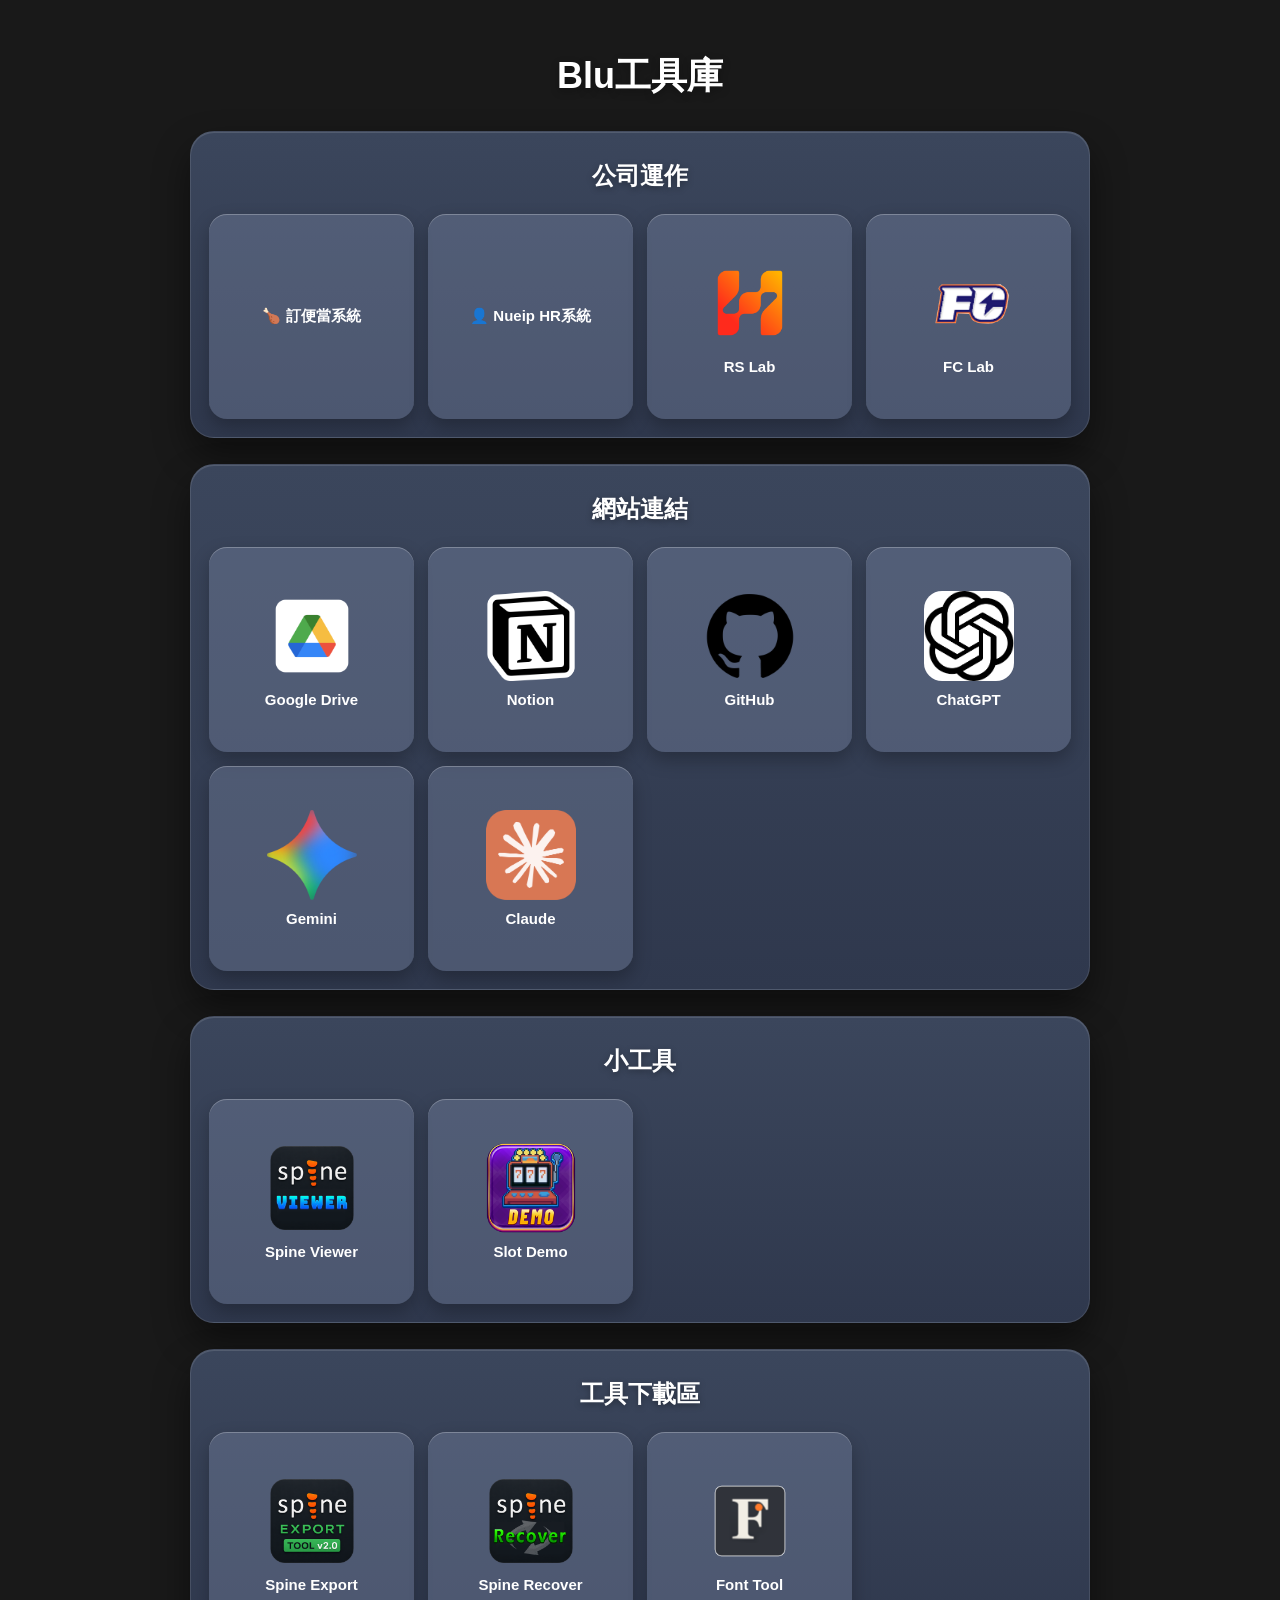
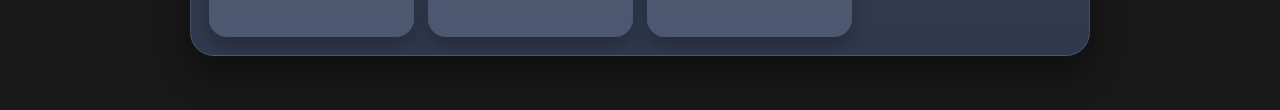
==== index.html @ 83643877 "更新" ====
<!DOCTYPE html>
<!DOCTYPE html>
<html lang="zh-Hant">
<head>
  <meta charset="UTF-8" />
  <meta name="viewport" content="width=device-width, initial-scale=1.0" />
  <title>Blu工具庫</title>

  <style>
      * {
      box-sizing: border-box;
    }
	
	body {
	  margin: 0;
	  font-family: "Microsoft JhengHei", Arial, sans-serif;
	  background: #191919;
	  color: #fff;
	}

    .page {
      max-width: 1200px;
      margin: 0 auto;
      padding: 28px;
    }

    h1 {
      text-align: center;
      margin-bottom: 30px;
      font-size: 36px;
      text-shadow: 0 3px 8px rgba(0,0,0,0.3);
    }

	.section {
	  background: linear-gradient(180deg, #3b465c, #2f384d);
	  border-radius: 24px;
	  padding: 28px 18px 18px;
	  margin-bottom: 26px;
	  box-shadow:
		0 18px 36px rgba(0, 0, 0, 0.45),
		inset 0 1px 0 rgba(255, 255, 255, 0.12);
	  border: 1px solid rgba(255, 255, 255, 0.10);

	  width: min(900px, calc(100vw - 40px));
	  margin-left: auto;
	  margin-right: auto;

	  overflow: hidden;
	}

	.section-title {
	  background: none;
	  color: #ffffff;
	  text-align: center;
	  padding: 0;
	  border-radius: 0;
	  font-size: 24px;
	  font-weight: bold;
	  margin-bottom: 22px;
	  text-shadow: 0 2px 6px rgba(0,0,0,0.35);
	}

	.button-grid {
	  display: grid;
	  grid-template-columns: repeat(4, minmax(0, 1fr));
	  gap: 14px;
	}

	.link-button {
	  display: flex;
	  flex-direction: column;
	  align-items: center;
	  justify-content: center;

	  width: 100%;
	  aspect-ratio: 1 / 1;
	  border-radius: 18px;

	  background: rgba(130, 145, 175, 0.35);
	  color: #ffffff;
	  text-decoration: none;
	  font-size: 15px;
	  font-weight: bold;

	  box-shadow:
		inset 0 1px 0 rgba(255,255,255,0.25),
		0 8px 18px rgba(0,0,0,0.25);

	  transition: 0.2s;
	}
	
	.button-icon {
	  width: 90px;
	  height: 90px;
	  max-width: 70%;
	  object-fit: contain;
	  margin-bottom: 10px;
	  border-radius: 18px;
	}
	
	.link-button:hover {
	  transform: translateY(-4px) scale(1.03);
	  background: rgba(255, 255, 255, 0.22);
	  box-shadow:
		inset 0 1px 0 rgba(255,255,255,0.35),
		0 12px 24px rgba(0,0,0,0.35);
	}

    .note {
      margin-top: 10px;
      font-size: 14px;
      color: #555;
      text-align: center;
    }
	
	@media (max-width: 900px) {
  .button-grid {
    grid-template-columns: repeat(3, minmax(0, 1fr));
  }
}

@media (max-width: 650px) {
  .button-grid {
    grid-template-columns: repeat(2, minmax(0, 1fr));
  }

  .button-icon {
    width: 72px;
    height: 72px;
  }
}

@media (max-width: 420px) {
  .button-grid {
    grid-template-columns: repeat(1, minmax(0, 1fr));
  }
}
  </style>
</head>

<body>
  <div class="page">
    <h1>Blu工具庫</h1>

    <div class="section">
      <div class="section-title">公司運作</div>
      <div class="button-grid">
        <a class="link-button" href="https://dinbendon.net/do/" target="_blank">🍗 訂便當系統</a>
        <a class="link-button" href="https://portal.nueip.com/login/iwct" target="_blank">👤 Nueip HR系統</a>
		
	  <a class="link-button" href="https://www.ccglab.net/login" target="_blank">
		  <img class="button-icon" src="./assets/icons/Hooray.png" alt="RS Lab">
		  <span>RS Lab</span>
		</a>
		
	  <a class="link-button" href="https://fcg666.net/login" target="_blank">
		  <img class="button-icon" src="./assets/icons/fachai.png" alt="FC Lab">
		  <span>FC Lab</span>
		</a>

      </div>
    </div>

       <div class="section">
      <div class="section-title">網站連結</div>
      <div class="button-grid">
	  
	  <a class="link-button" href="https://drive.google.com" target="_blank">
		  <img class="button-icon" src="./assets/icons/drive.png" alt="Google Drive">
		  <span>Google Drive</span>
		</a>
		
	  <a class="link-button" href="https://www.notion.so/" target="_blank">
		  <img class="button-icon" src="./assets/icons/Notion.png" alt="Notion">
		  <span>Notion</span>
		</a>
        
	  <a class="link-button" href="https://github.com" target="_blank">
		  <img class="button-icon" src="./assets/icons/GitHub.png" alt="GitHub">
		  <span>GitHub</span>
		</a>
		
	  <a class="link-button" href="https://chat.openai.com" target="_blank">
		  <img class="button-icon" src="./assets/icons/chatgpt.png" alt="ChatGPT">
		  <span>ChatGPT</span>
		</a>
		
	  <a class="link-button" href="https://chat.openai.com" target="_blank">
		  <img class="button-icon" src="./assets/icons/Gemini.png" alt="Gemini">
		  <span>Gemini</span>
		</a>
		
	  <a class="link-button" href="https://claude.ai/new" target="_blank">
		  <img class="button-icon" src="./assets/icons/Claude.png" alt="Claude">
		  <span>Claude</span>
		</a>
		
      </div>
    </div>

    <div class="section">
      <div class="section-title">小工具</div>
      <div class="button-grid">
	  
	  <a class="link-button" href="./tools/spineviewer/" target="_blank">
		  <img class="button-icon" src="./assets/icons/spine-viewer.png" alt="Spine Viewer">
		  <span>Spine Viewer</span>
		</a>
		
	  <a class="link-button" href="./tools/demo/" target="_blank">
		  <img class="button-icon" src="./assets/icons/slot_demo.png" alt="Slot Demo">
		  <span>Slot Demo</span>
		</a>
      </div>
    </div>
    <div class="section">
      <div class="section-title">工具下載區</div>
      <div class="button-grid">
	  
	    <a class="link-button" href="./tools/downloads/spineExport_v2.0.zip" download>
		  <img class="button-icon" src="./assets/icons/spine-export.png" alt="Spine Export">
		  <span>Spine Export</span>
		</a>
		
		<a class="link-button" href="./tools/downloads/spine-recover_v6.zip" download>
		  <img class="button-icon" src="./assets/icons/spine-recover.png" alt="Spine Recover">
		  <span>Spine Recover</span>
		</a>
		
		<a class="link-button" href="./tools/downloads/FontTool.zip" download>
		  <img class="button-icon" src="./assets/icons/fonttool.png" alt="Font Tool">
		  <span>Font Tool</span>
		</a>
		
      </div>
    </div>
  </div>
</body>
</html>
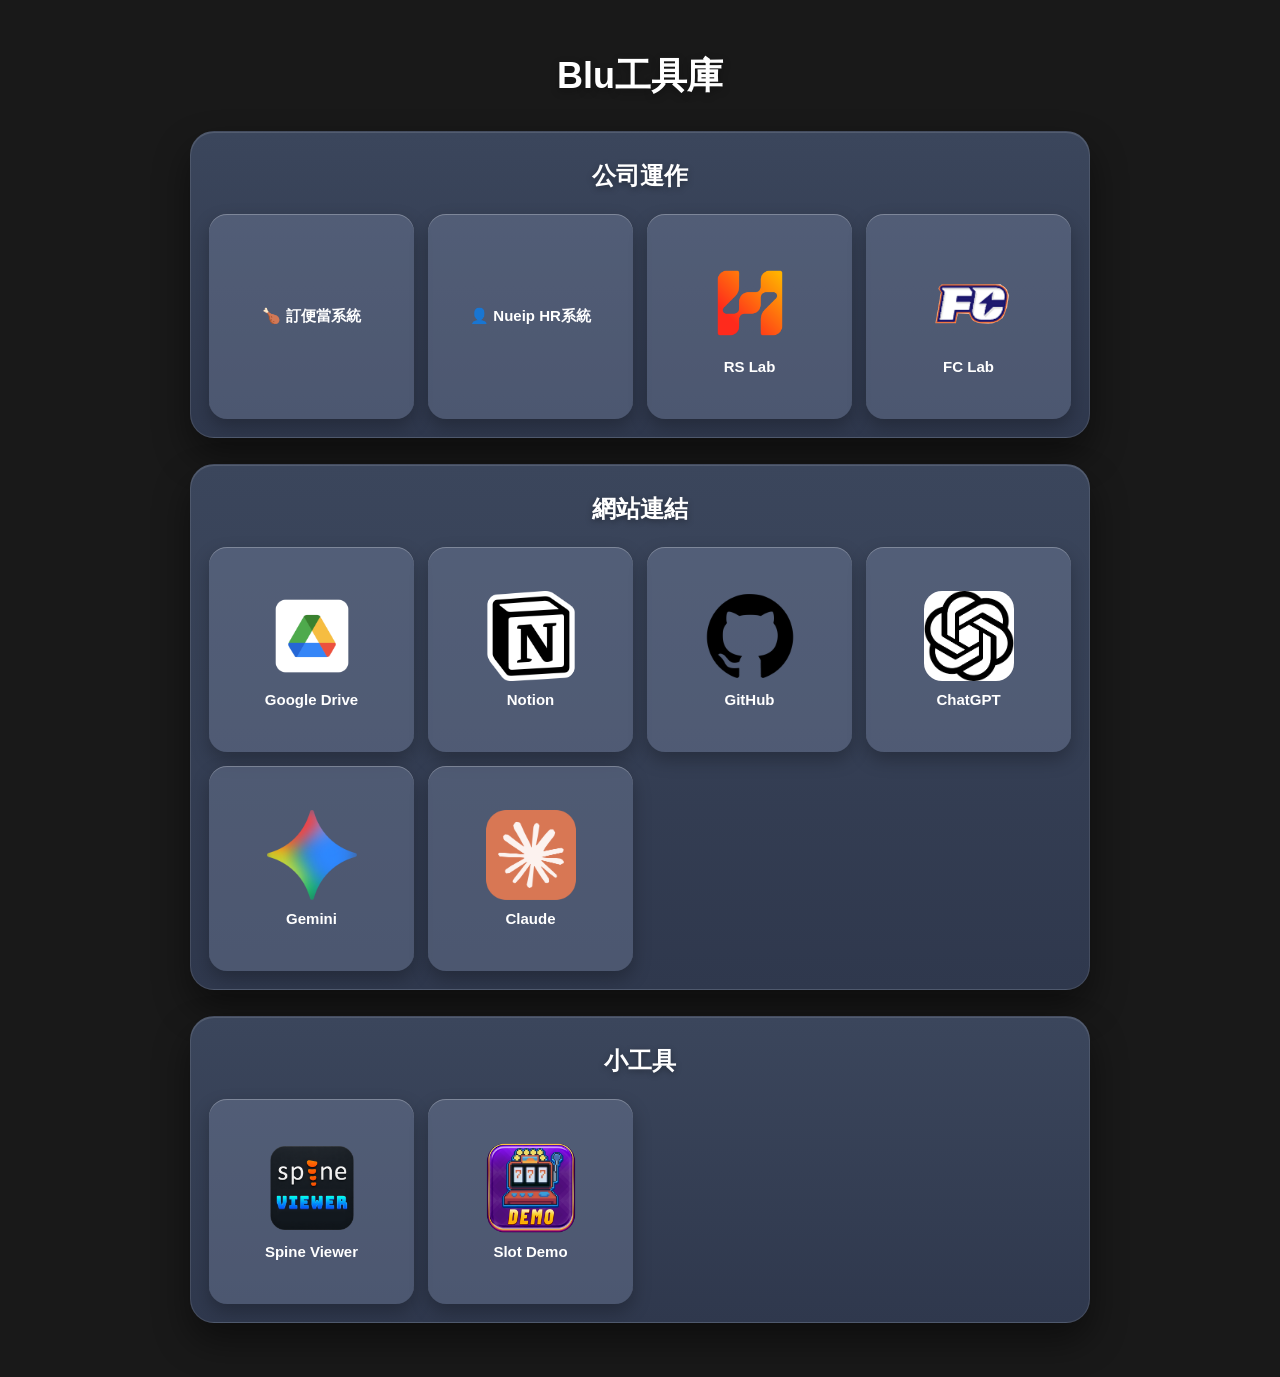
==== commit 5bbe20e0: "更新" ====
--- a/index.html
+++ b/index.html
@@ -213,26 +213,7 @@
 		</a>
       </div>
     </div>
-    <div class="section">
-      <div class="section-title">工具下載區</div>
-      <div class="button-grid">
-	  
-	    <a class="link-button" href="./tools/downloads/spineExport_v2.0.zip" download>
-		  <img class="button-icon" src="./assets/icons/spine-export.png" alt="Spine Export">
-		  <span>Spine Export</span>
-		</a>
-		
-		<a class="link-button" href="./tools/downloads/spine-recover_v6.zip" download>
-		  <img class="button-icon" src="./assets/icons/spine-recover.png" alt="Spine Recover">
-		  <span>Spine Recover</span>
-		</a>
-		
-		<a class="link-button" href="./tools/downloads/FontTool.zip" download>
-		  <img class="button-icon" src="./assets/icons/fonttool.png" alt="Font Tool">
-		  <span>Font Tool</span>
-		</a>
-		
-      </div>
+ 
     </div>
   </div>
 </body>
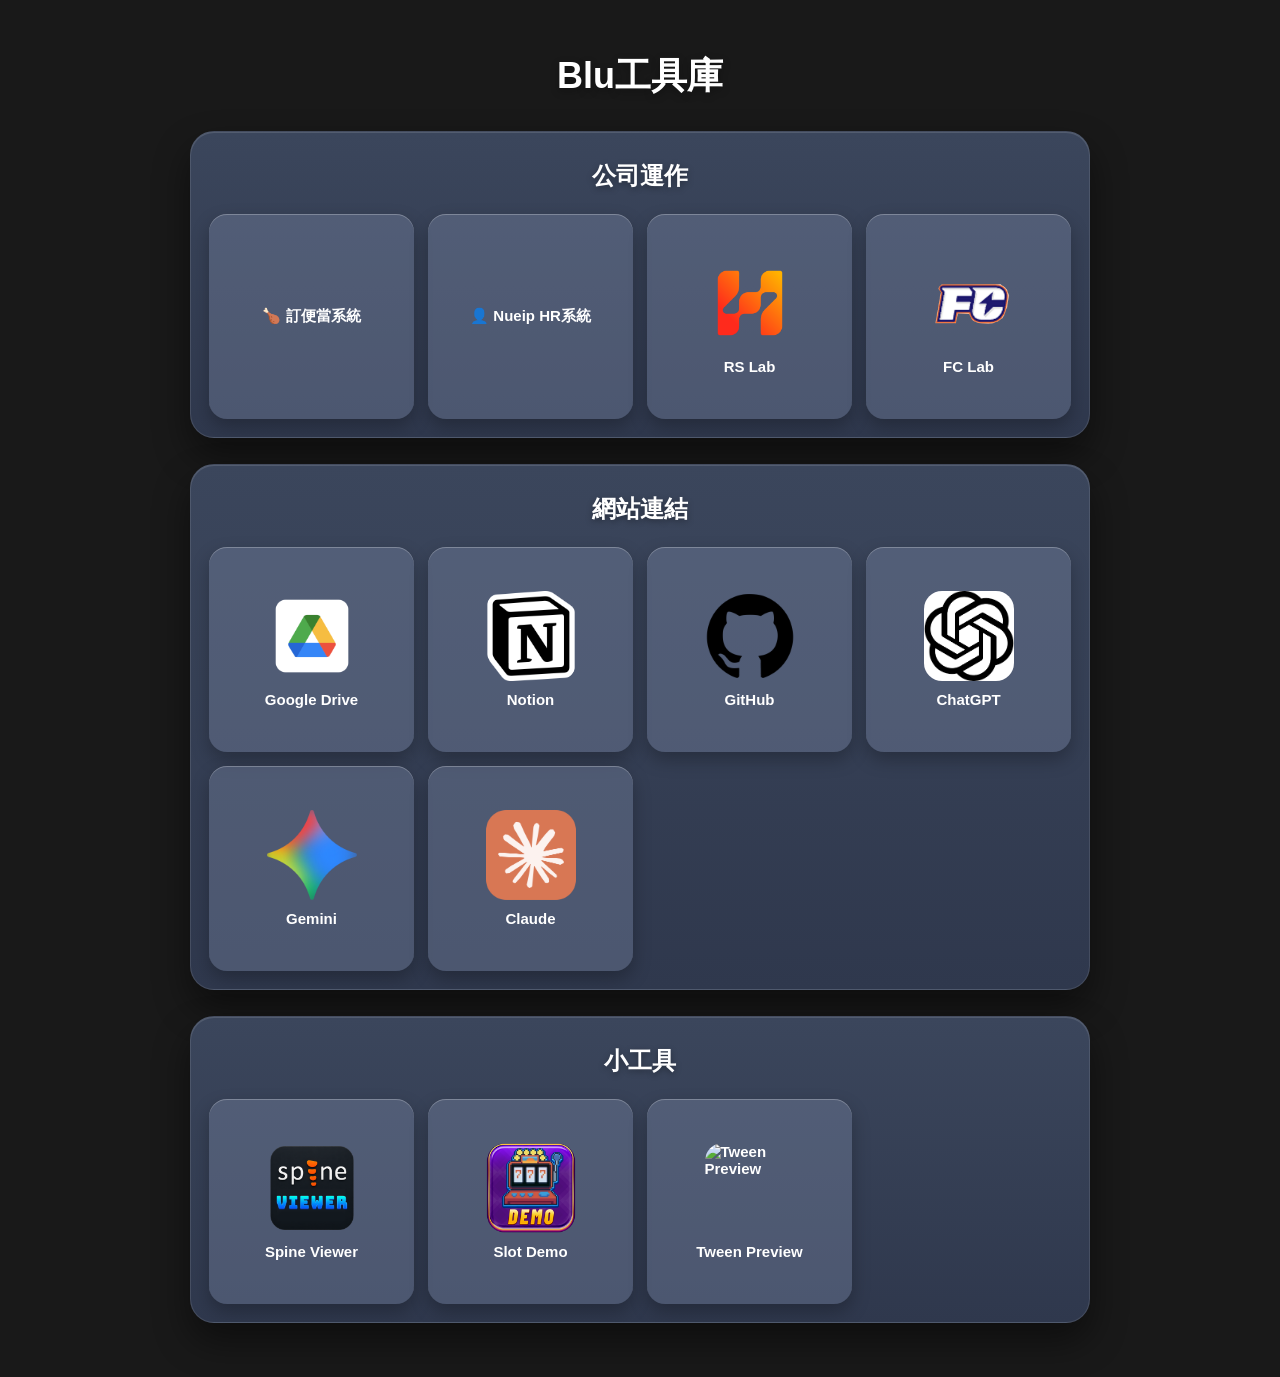
==== commit a68a6ded: "更新" ====
--- a/index.html
+++ b/index.html
@@ -211,6 +211,16 @@
 		  <img class="button-icon" src="./assets/icons/slot_demo.png" alt="Slot Demo">
 		  <span>Slot Demo</span>
 		</a>
+		
+		
+		<a class="link-button" href="./tools/tween-preview-v2.html" target="_blank">
+		  <img class="button-icon" src="./assets/icons/tween-preview.png" alt="Tween Preview">
+		  <span>Tween Preview</span>
+		</a>
+		
+		
+		
+		
       </div>
     </div>
  
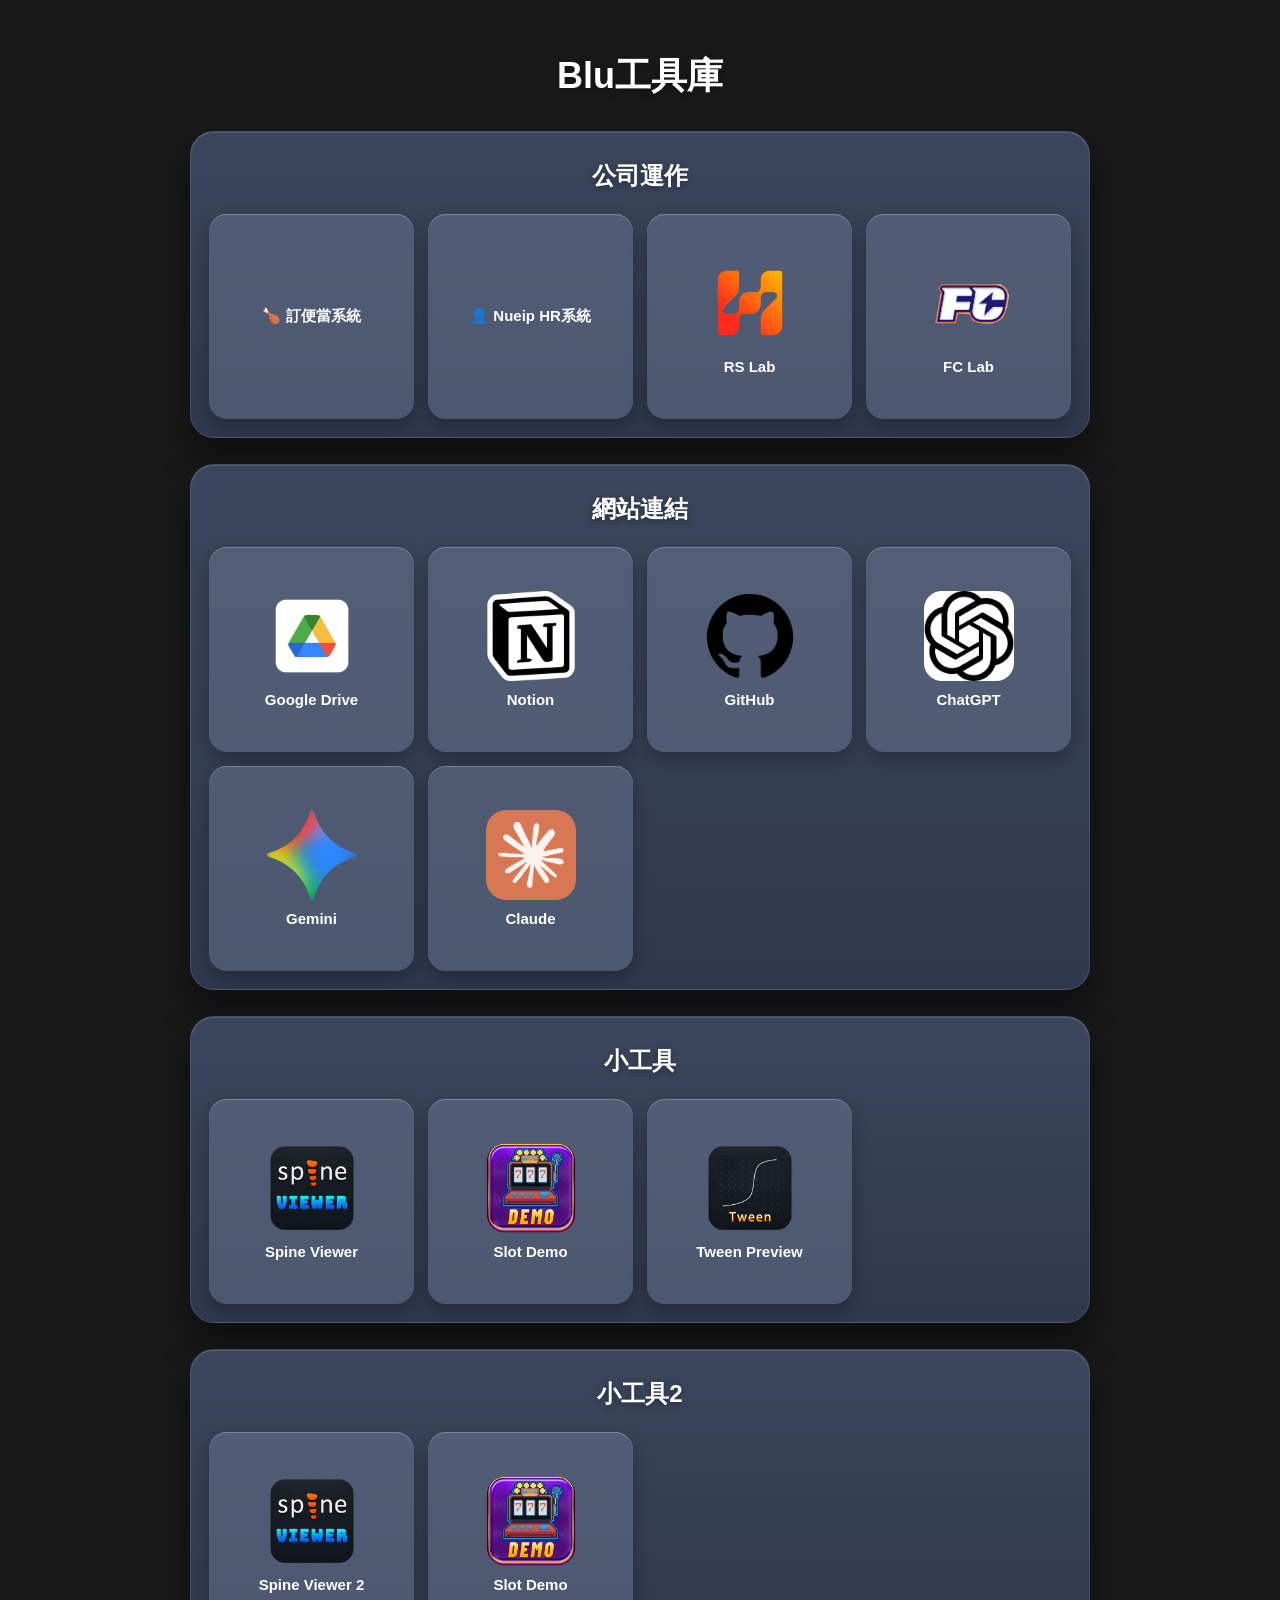
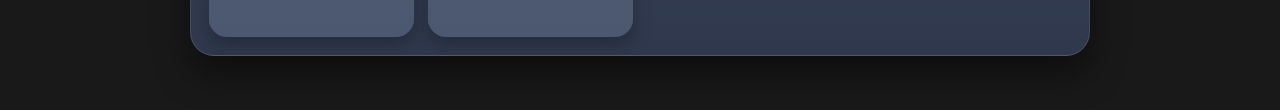
==== commit aa9b4f8b: "更新 viewer_2" ====
--- a/index.html
+++ b/index.html
@@ -223,7 +223,33 @@
 		
       </div>
     </div>
- 
+	
+	
+	
+ <div class="section">
+      <div class="section-title">小工具2</div>
+      <div class="button-grid">
+	  
+	  <a class="link-button" href="./tools/spineviewer_2/" target="_blank">
+		  <img class="button-icon" src="./assets/icons/spine-viewer.png" alt="Spine Viewer 2">
+		  <span>Spine Viewer 2</span>
+		</a>
+		
+	  <a class="link-button" href="./tools/demo/" target="_blank">
+		  <img class="button-icon" src="./assets/icons/slot_demo.png" alt="Slot Demo">
+		  <span>Slot Demo</span>
+		</a>
+		
+		
+
+		
+		
+		
+		
+      </div>
+    </div>
+	
+	
     </div>
   </div>
 </body>
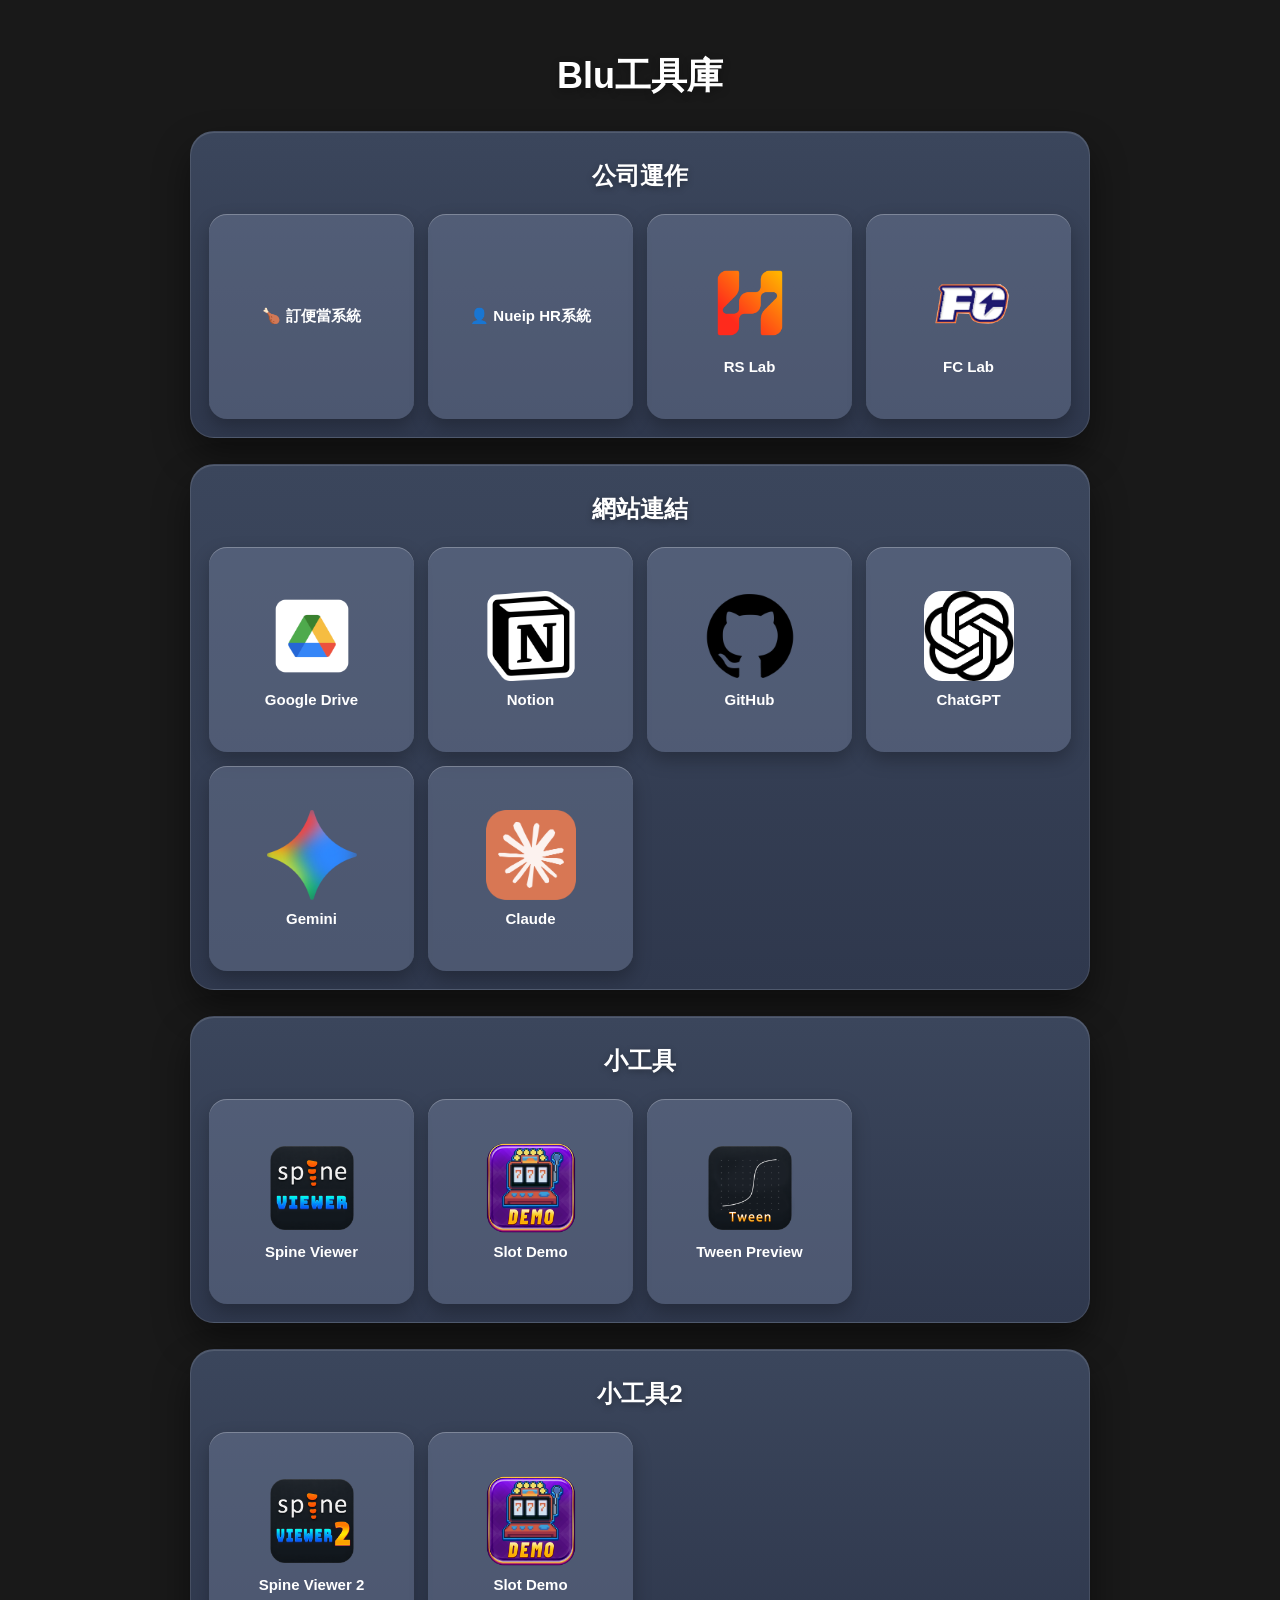
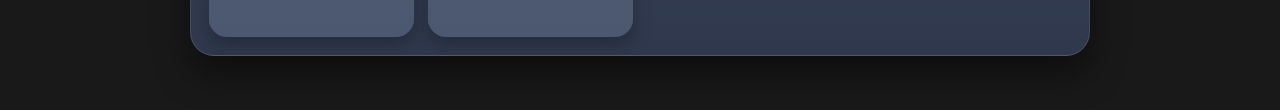
==== commit 2451028d: "viewer_2 icon" ====
--- a/index.html
+++ b/index.html
@@ -231,7 +231,7 @@
       <div class="button-grid">
 	  
 	  <a class="link-button" href="./tools/spineviewer_2/" target="_blank">
-		  <img class="button-icon" src="./assets/icons/spine-viewer.png" alt="Spine Viewer 2">
+		  <img class="button-icon" src="./assets/icons/spine-viewer-2.png" alt="Spine Viewer 2">
 		  <span>Spine Viewer 2</span>
 		</a>
 		
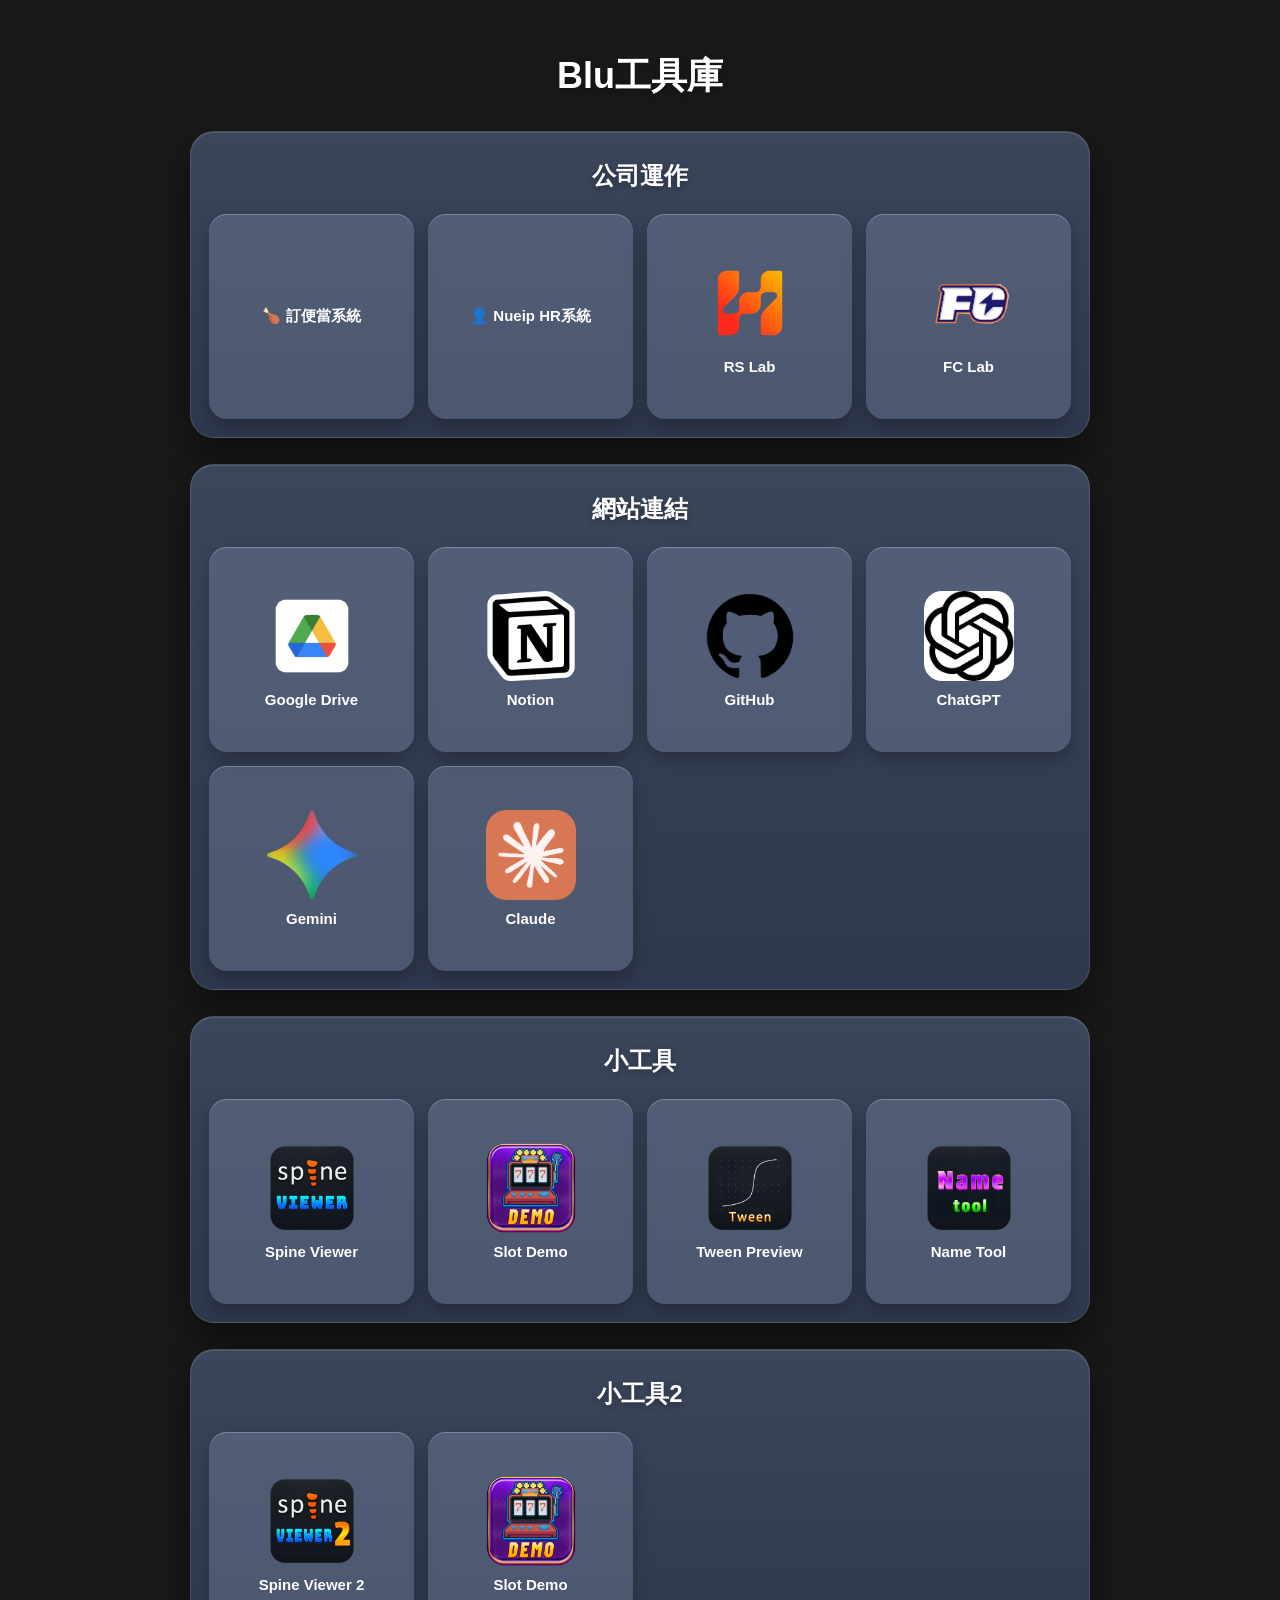
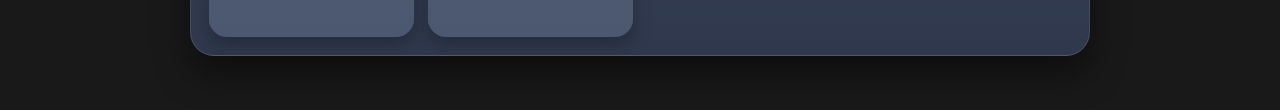
==== commit ac5ddcef: "新增 name tool" ====
--- a/index.html
+++ b/index.html
@@ -219,6 +219,10 @@
 		</a>
 		
 		
+		<a class="link-button" href="./tools/nametool/" target="_blank">
+		  <img class="button-icon" src="./assets/icons/name-tool.png" alt="Name Tool">
+		  <span>Name Tool</span>
+		</a>	
 		
 		
       </div>
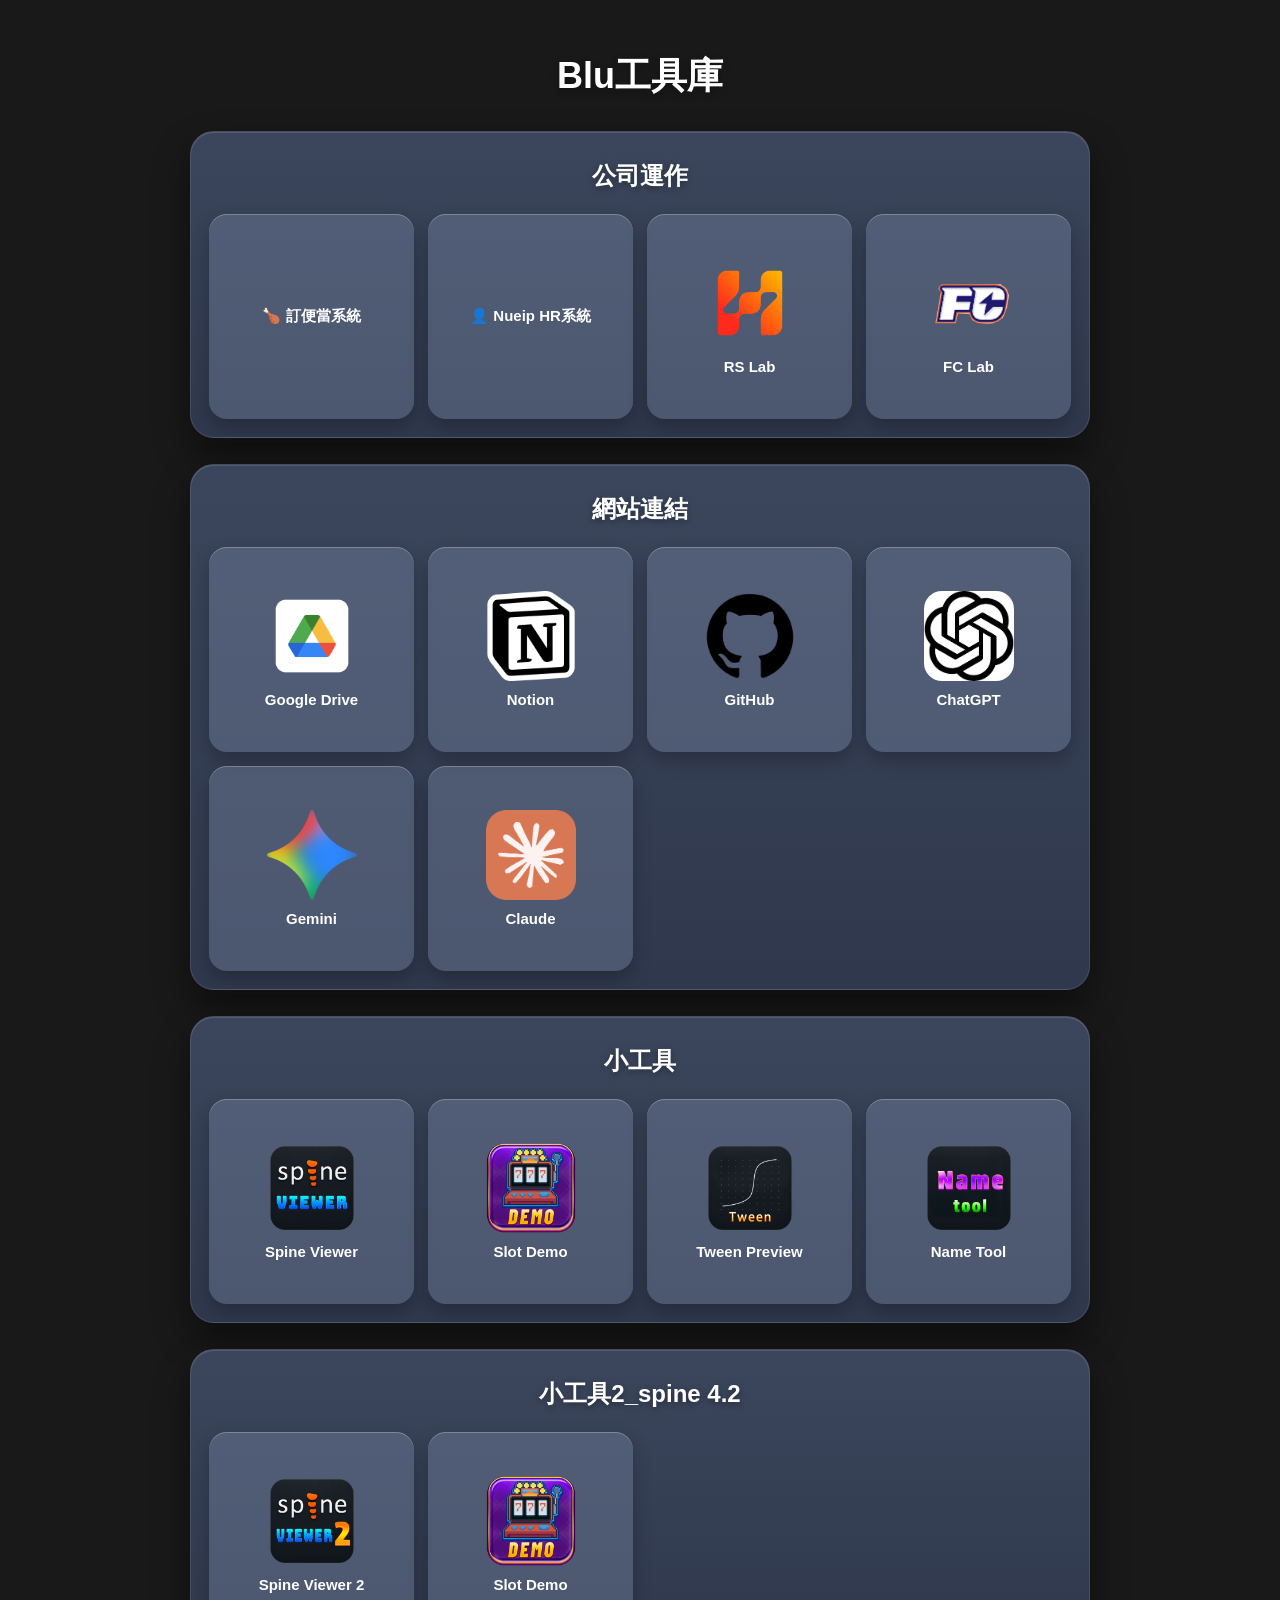
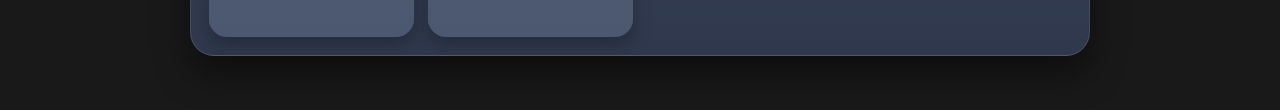
==== commit c0fd9400: "更新Viewer" ====
--- a/index.html
+++ b/index.html
@@ -231,7 +231,7 @@
 	
 	
  <div class="section">
-      <div class="section-title">小工具2</div>
+      <div class="section-title">小工具2_spine 4.2</div>
       <div class="button-grid">
 	  
 	  <a class="link-button" href="./tools/spineviewer_2/" target="_blank">
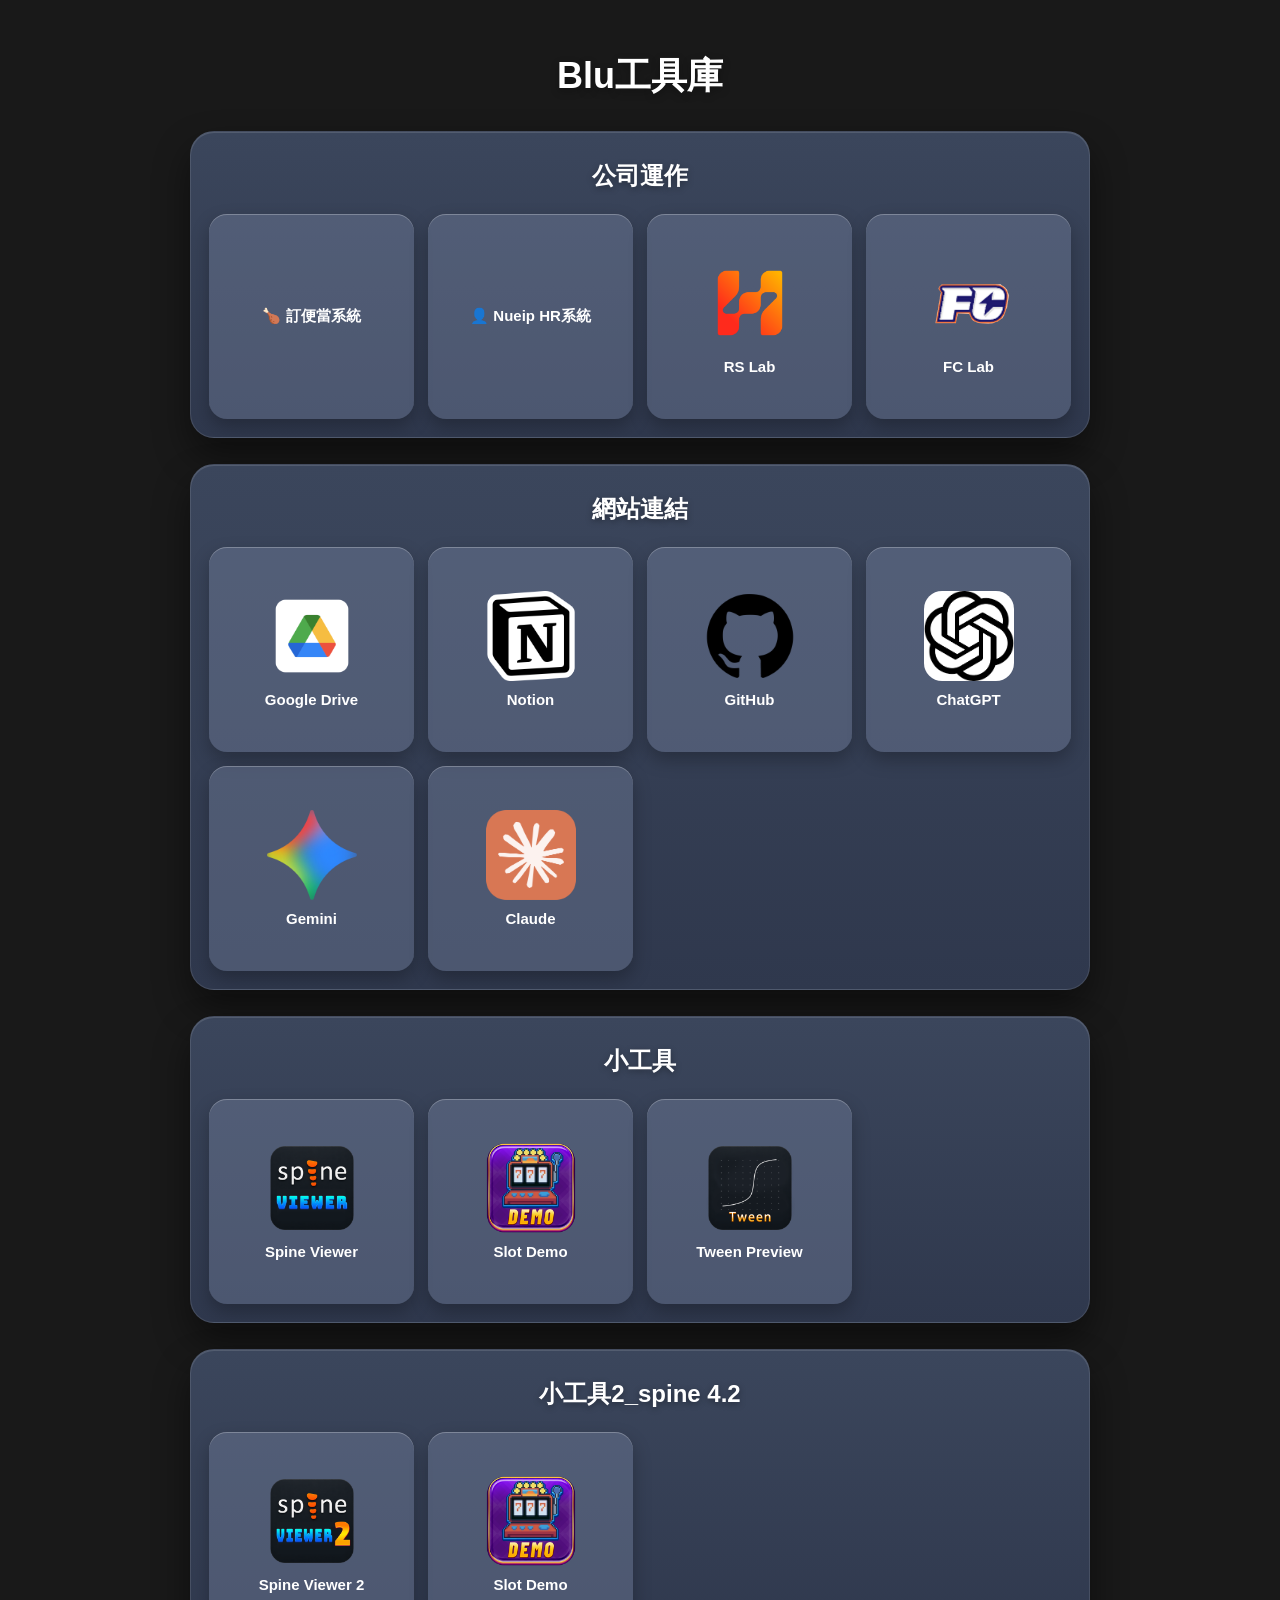
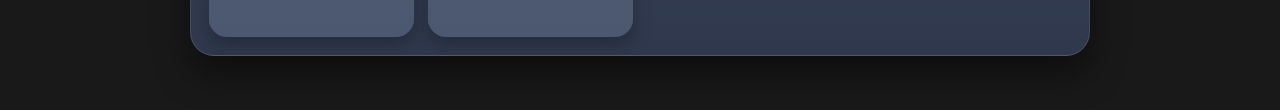
==== commit 7d6f9c51: "更新" ====
--- a/index.html
+++ b/index.html
@@ -219,10 +219,7 @@
 		</a>
 		
 		
-		<a class="link-button" href="./tools/nametool/" target="_blank">
-		  <img class="button-icon" src="./assets/icons/name-tool.png" alt="Name Tool">
-		  <span>Name Tool</span>
-		</a>	
+
 		
 		
       </div>
